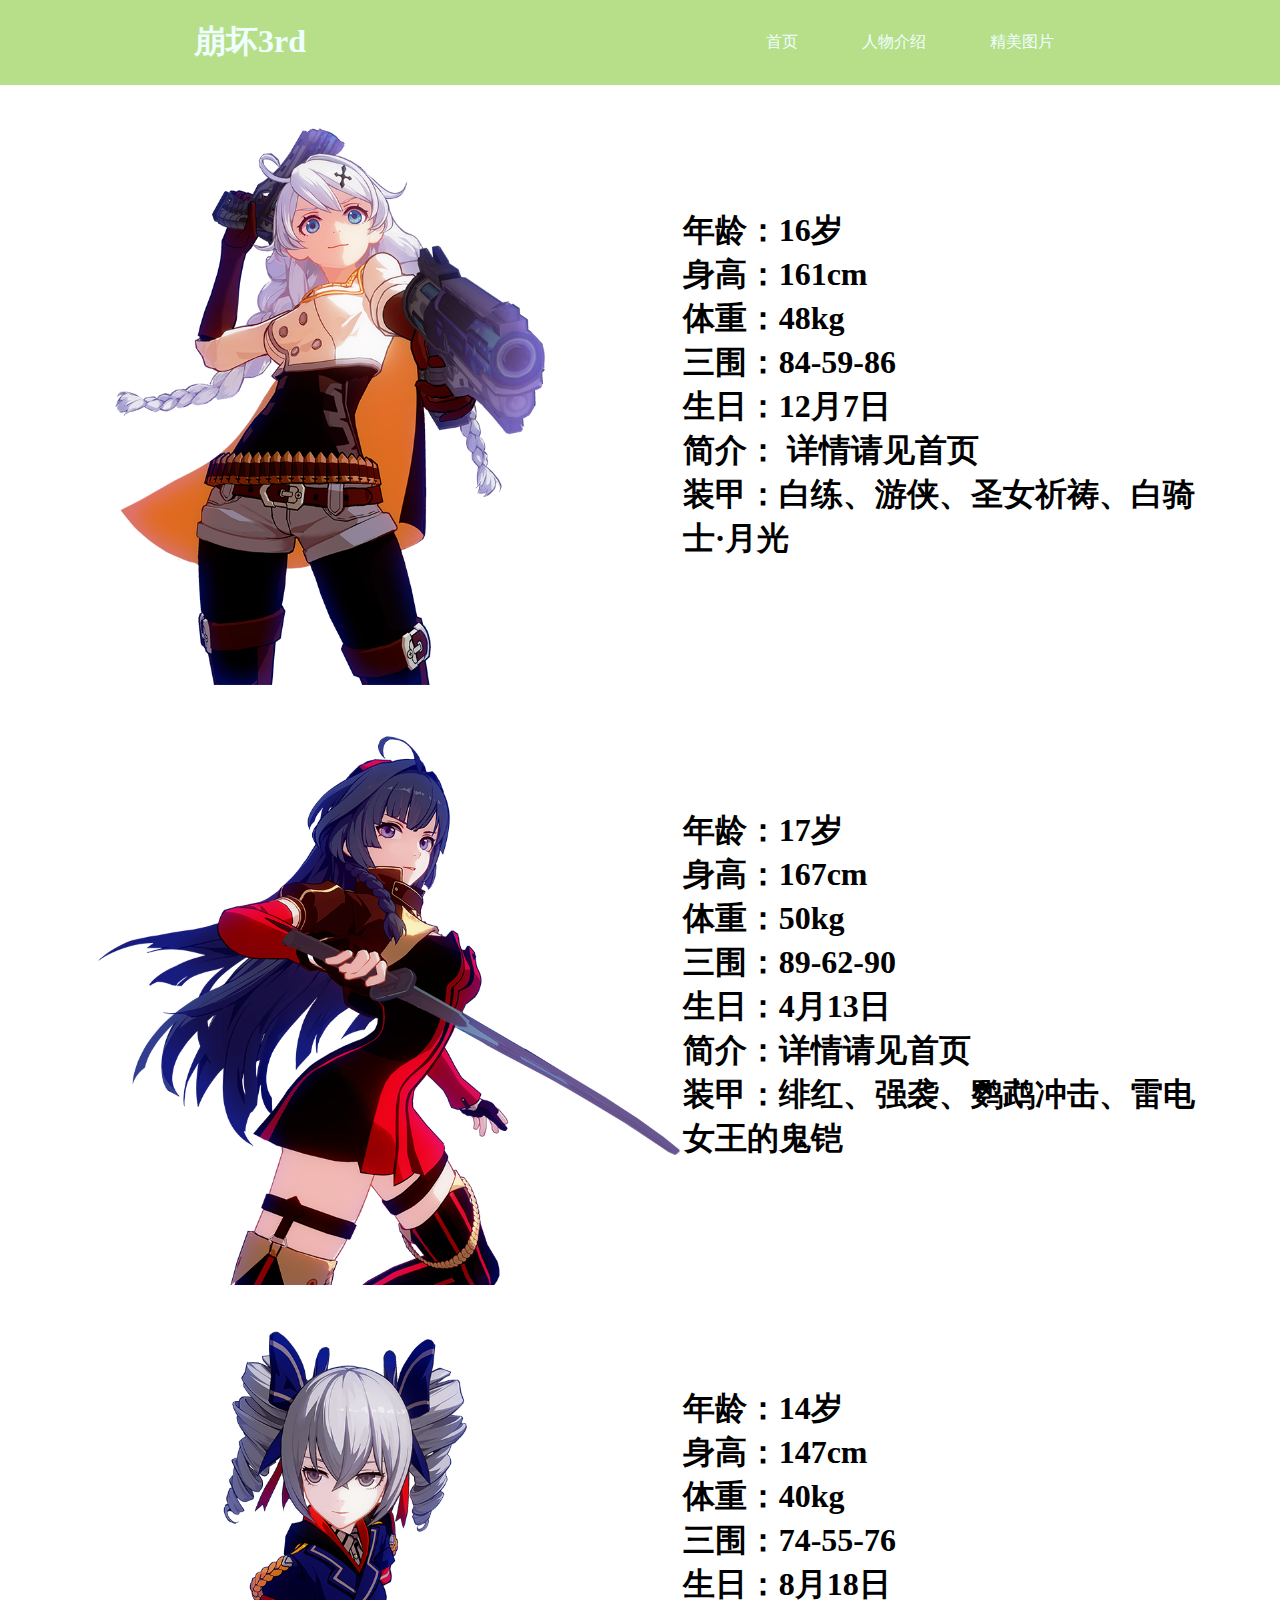
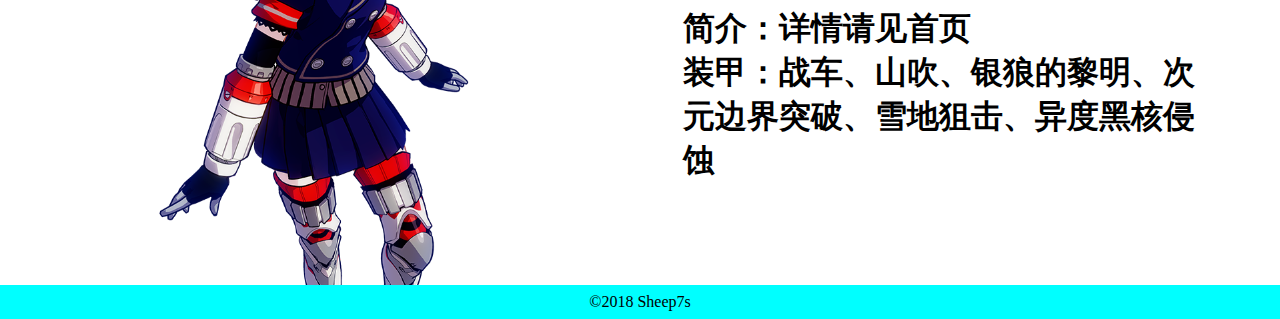
==== no.2.html @ d4a34f3b "initial commit" ====
<!DOCTYPE html>
<html>

<head>
    <title>mihoyo</title>
    <link rel="stylesheet" href="2.css">
</head>

<body>
    <div class="container">
        <header class="main-header">
            <h1 class="name"><a href="#">崩坏3rd</a></h1>
            <ul class="main-nav">
                <li><a href="index.html">首页</a></li>
                <li><a href="no.2.html">人物介绍</a></li>
                <li><a href="no.3.html">精美图片</a></li>
            </ul>
        </header>
    </div>
    </div>
    <section class="container">
        <div class="row">

            <div>
                <figure class="col-sm-6">
                    <img src="images/K.jpg">
                    <h1>
年龄：16岁<br/>
身高：161cm<br/>
体重：48kg<br/>
三围：84-59-86<br/>
生日：12月7日<br/>
简介： 详情请见首页<br/>装甲：白练、游侠、圣女祈祷、白骑士·月光</h1>
                </figure>
            </div>

            <figure class="col-sm-6">
                <img src="images/Y.jpg">
                <h1>年龄：17岁<br/>
身高：167cm<br/>
体重：50kg<br/>
三围：89-62-90<br/>
生日：4月13日<br/>
简介：详情请见首页<br/>装甲：绯红、强袭、鹦鹉冲击、雷电女王的鬼铠</h1>
            </figure>
            <figure class="col-sm-6">
                <img src="images/B.jpg">
                <h1>年龄：14岁<br/>身高：147cm<br/>体重：40kg<br/>三围：74-55-76<br/>生日：8月18日<br/>简介：详情请见首页<br/>装甲：战车、山吹、银狼的黎明、次元边界突破、雪地狙击、异度黑核侵蚀</h1>
            </figure>

        </div>
        <footer class="main-footer">
		<span>&copy;2018 Sheep7s</span>
	</footer>
---- 2.css ----
/* ================================= 
全局设置
==================================== */

* {
	box-sizing: border-box;
    list-style: none;
    text-decoration: none;
}

/* ================================= 
移动优先设置
==================================== */

body{
    margin: 0;
}
h2, h3, p {
    color: white;
    text-shadow: gray .5px .5px;
}

h2 {
    font-size: 1.5em;
}

.main-header {
    text-align: center;
    background-color: #b7df8a;
    padding-bottom: 1em;
}

.main-header a {
    color: azure;
}

h1 {
    margin: 0;
    padding: .5em 0;
}

.main-nav li:hover {
    background-color: #FD794C;
    transition: .2s;
}

.main-nav a {
    display: block;
    padding: 1em 0;
}


footer {
    text-align: center;
    padding: .5em 0;
    background-color:aqua;
}

.col {
    text-align: center;
    margin: 3em 0;
    padding: 1.5em 0;
    color: white;
    box-shadow: gray 1px .5px;
}

p {
    text-align: justify;
    padding: 0 1em;
    line-height: 1.4;
}

.logo {
    display: block;
    width: 300px;
    display: block;
    margin: auto;
}

.html {
    background-color: #c131f0;
}

.css {
    background-color: #eb4141;
}

.javascript {
    background-color: #352941;
}

.html, .css, .javascript {
    position: relative;
}

.html:hover, .javascript:hover, .css:hover {
    box-shadow: gray 3px 3px 3px;
    transition: .3s;
}

.html:active, .javascript:active, .css:active {
    top: 1px;
    left: 2px;
}
#asd {
    text-align: center;
    background-color: color:#e69679
}
.col-sm-6 img{
    height: 600px
}
.col-sm-6{
    margin: 0px;
    display: flex;
    justify-content: space-around;
}
.col-sm-6 h1 {
    margin: 0 80px 0 0;
    display: flex;
    justify-content:center;
    align-items: center;
}
/* ================================= 
视窗宽度为700时，进行运行以下规则
==================================== */
.main-header{
    height: 84.8px;
}
@media (min-width: 700px) {
    
    .main-header {
        display: flex;
        flex-direction: row;
        justify-content: space-around;
        padding: 0;
        align-items: center;
        padding: 1em 0;
    }
    
    .main-nav {
        display: flex;
        flex-direction: row;
        justify-content: space-around;
    }
    .main-nav li {
        border-radius: 15px;
    }
    
    .main-nav li a {
        padding: 1em 2em;   
    }
    
    h1 {
        padding: 0;
    }
    
    .wrap {
        display: flex;
        justify-content: space-around;
        width: 90%;
        margin: auto;
    }
    
    .html, .css, .javascript {
        flex-basis: 30%;
        flex-grow: 1;
    }
    
    .col {
        margin-left: 1em;
        margin-right: 1em;
        border-radius: 10px;
    }
    
    .banner {
        border-radius: 0px;
        margin-left: 0;
        margin-right: 0;
        margin-bottom: .5em;
    }
    
    
    .logo {
        width: 500px;  
        margin-top: 0;
    }
    
    h2 {
        font-size: 2em;
        margin: 0;
        
    }
    
    h3 {
        font-size: 1.5em;
    }
    
    .banner p {
        width: 50%;
        margin: auto;
        margin-bottom: 1em;
    }
    
    
    
}
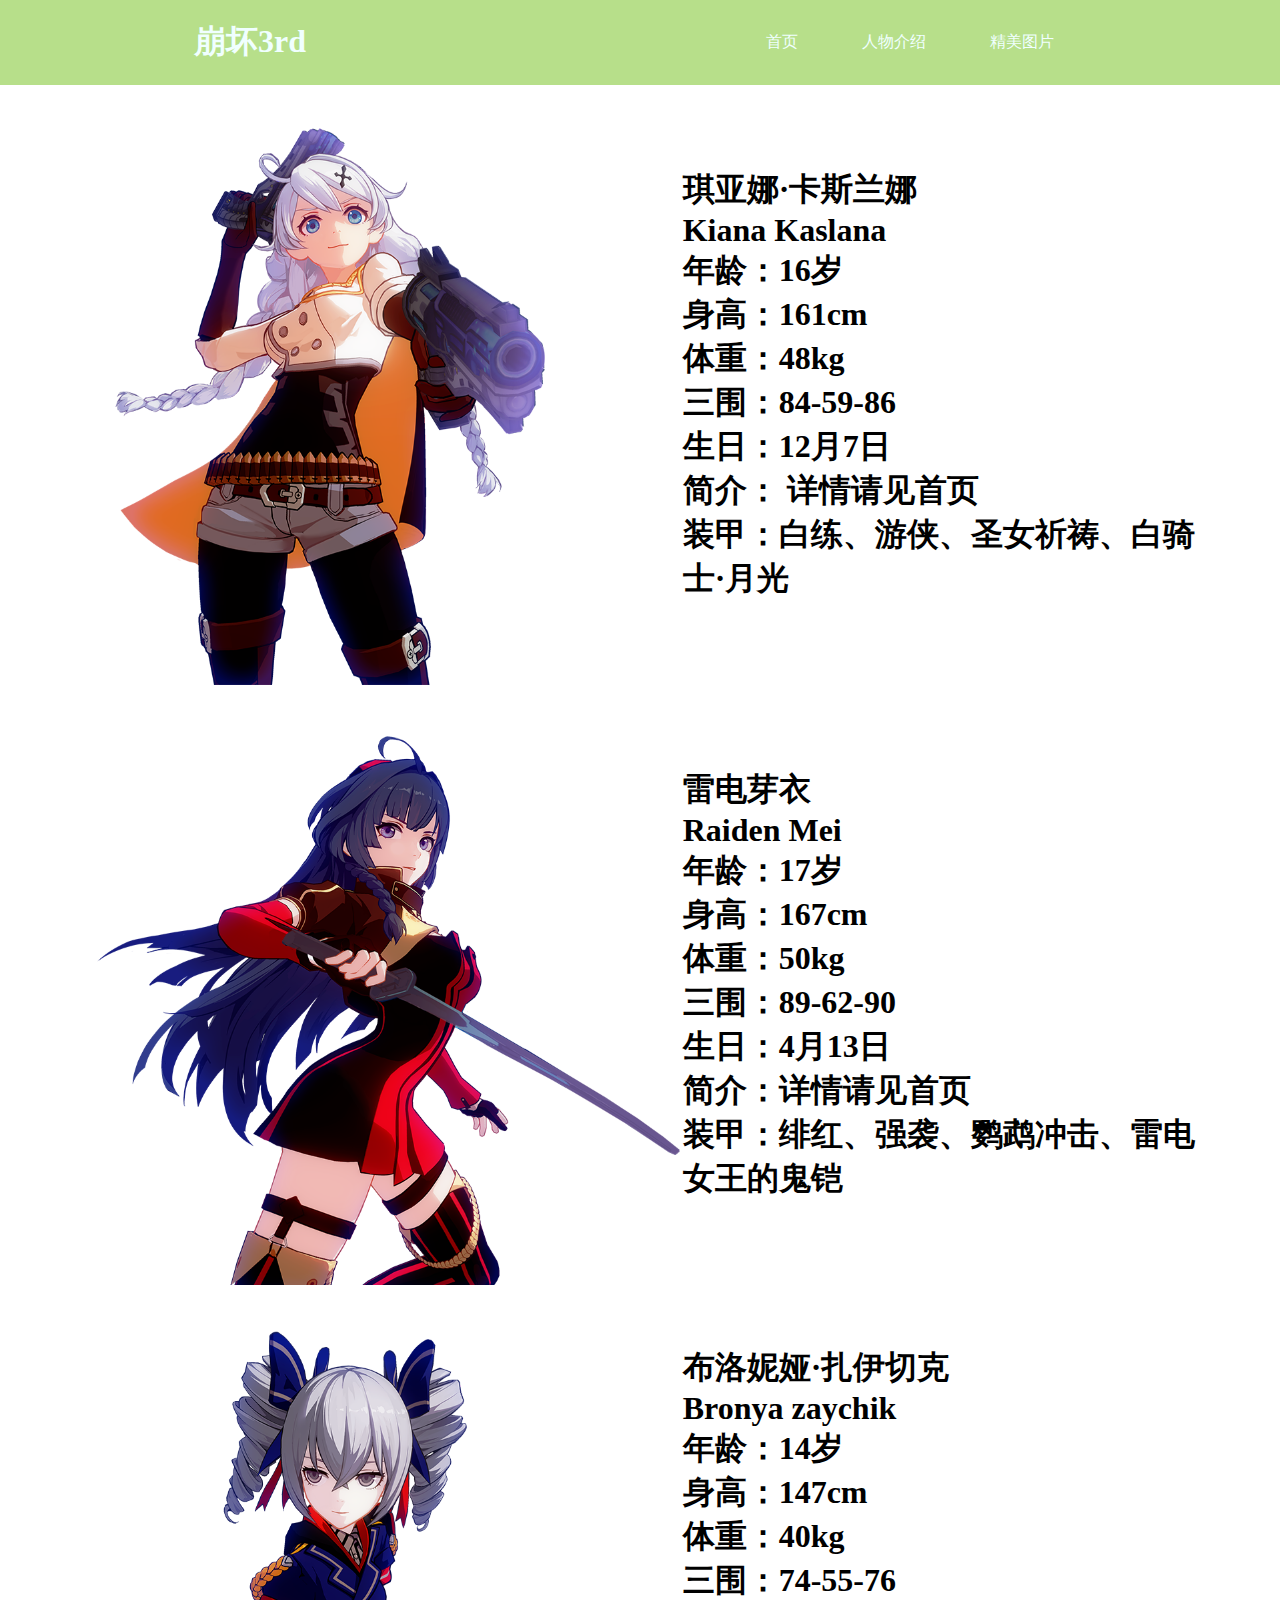
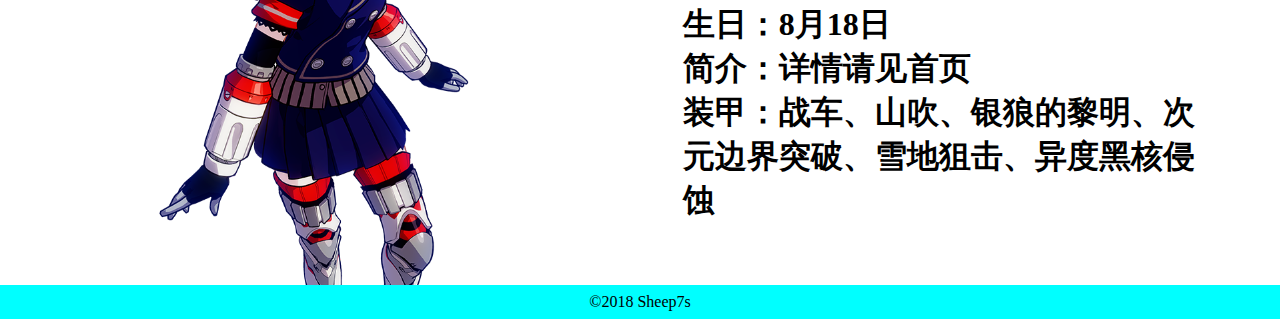
==== commit fefd6ebc: "nice" ====
--- a/no.2.html
+++ b/no.2.html
@@ -24,7 +24,7 @@
             <div>
                 <figure class="col-sm-6">
                     <img src="images/K.jpg">
-                    <h1>
+                    <h1>琪亚娜·卡斯兰娜<br/>Kiana Kaslana<br/>
 年龄：16岁<br/>
 身高：161cm<br/>
 体重：48kg<br/>
@@ -36,7 +36,7 @@
 
             <figure class="col-sm-6">
                 <img src="images/Y.jpg">
-                <h1>年龄：17岁<br/>
+                <h1>雷电芽衣<br/>Raiden Mei<br/>年龄：17岁<br/>
 身高：167cm<br/>
 体重：50kg<br/>
 三围：89-62-90<br/>
@@ -45,7 +45,7 @@
             </figure>
             <figure class="col-sm-6">
                 <img src="images/B.jpg">
-                <h1>年龄：14岁<br/>身高：147cm<br/>体重：40kg<br/>三围：74-55-76<br/>生日：8月18日<br/>简介：详情请见首页<br/>装甲：战车、山吹、银狼的黎明、次元边界突破、雪地狙击、异度黑核侵蚀</h1>
+                <h1>布洛妮娅·扎伊切克<br/>Bronya zaychik<br/>年龄：14岁<br/>身高：147cm<br/>体重：40kg<br/>三围：74-55-76<br/>生日：8月18日<br/>简介：详情请见首页<br/>装甲：战车、山吹、银狼的黎明、次元边界突破、雪地狙击、异度黑核侵蚀</h1>
             </figure>
 
         </div>
